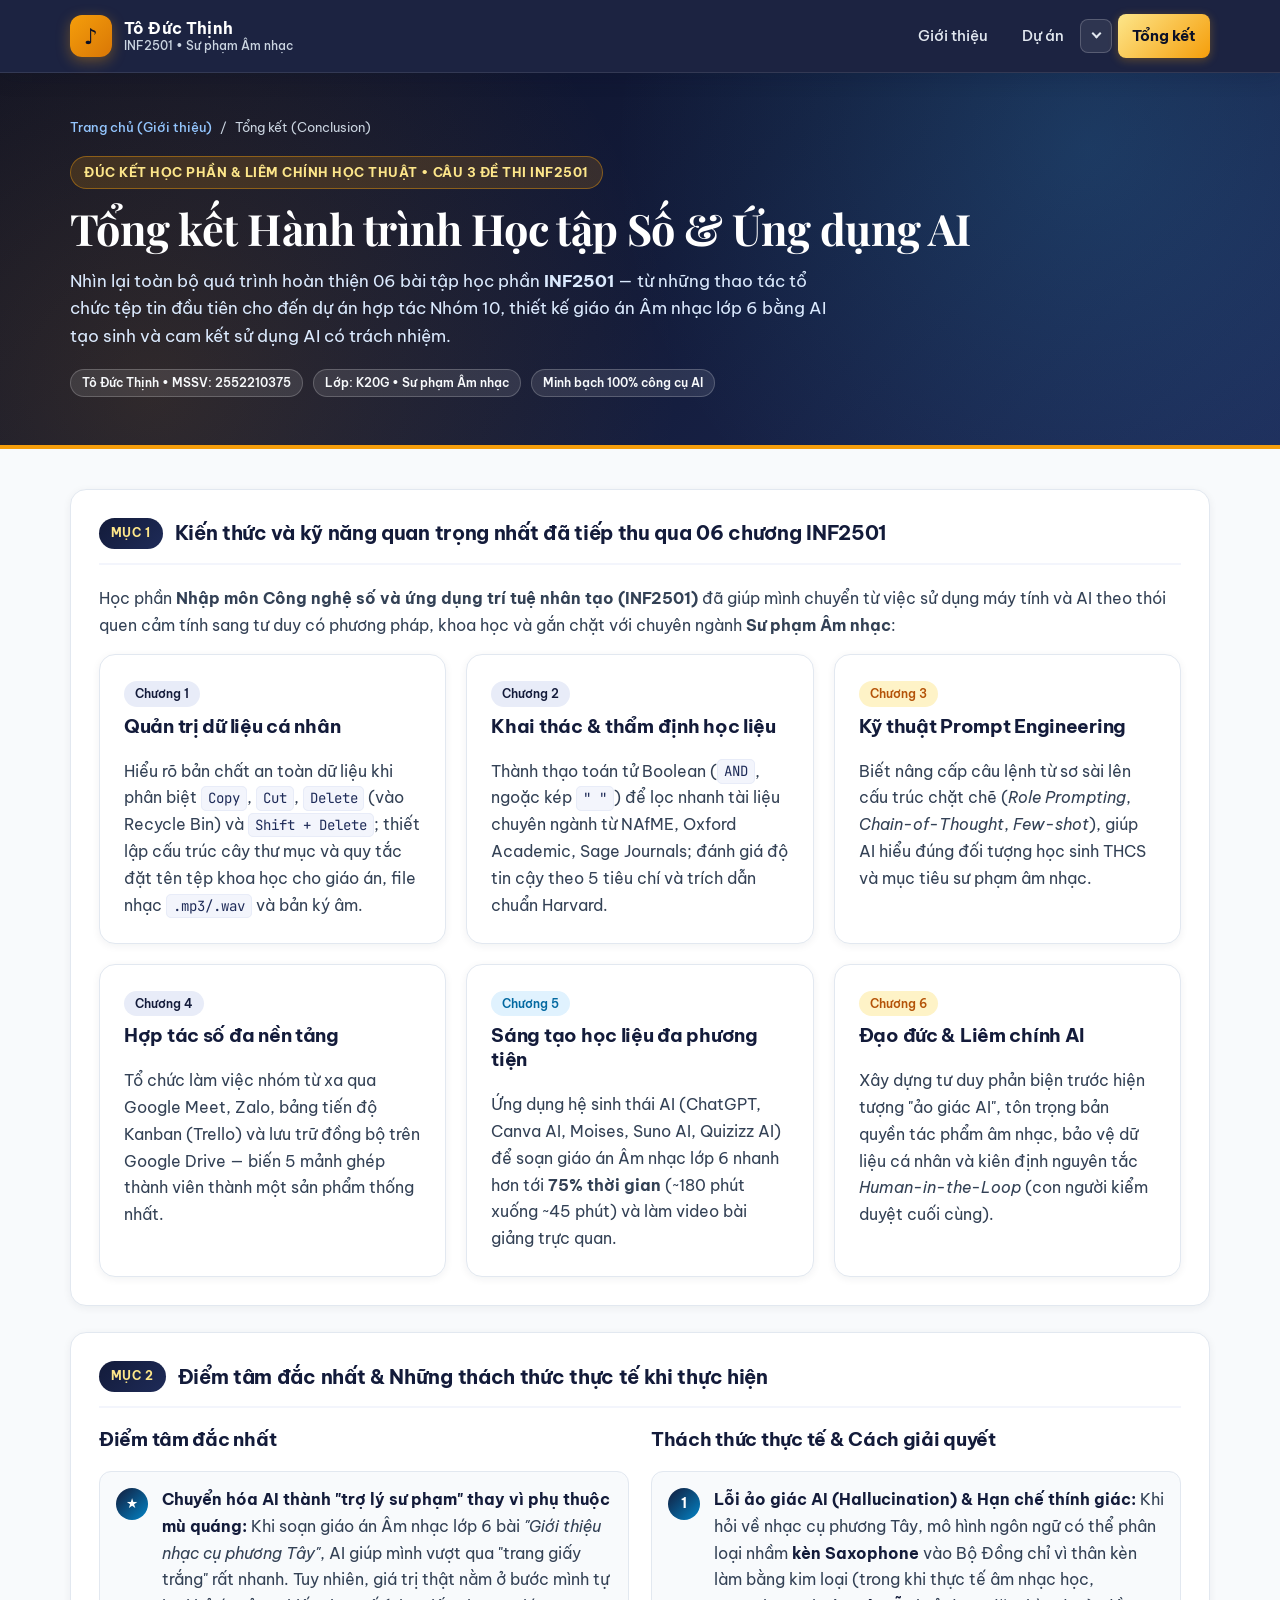
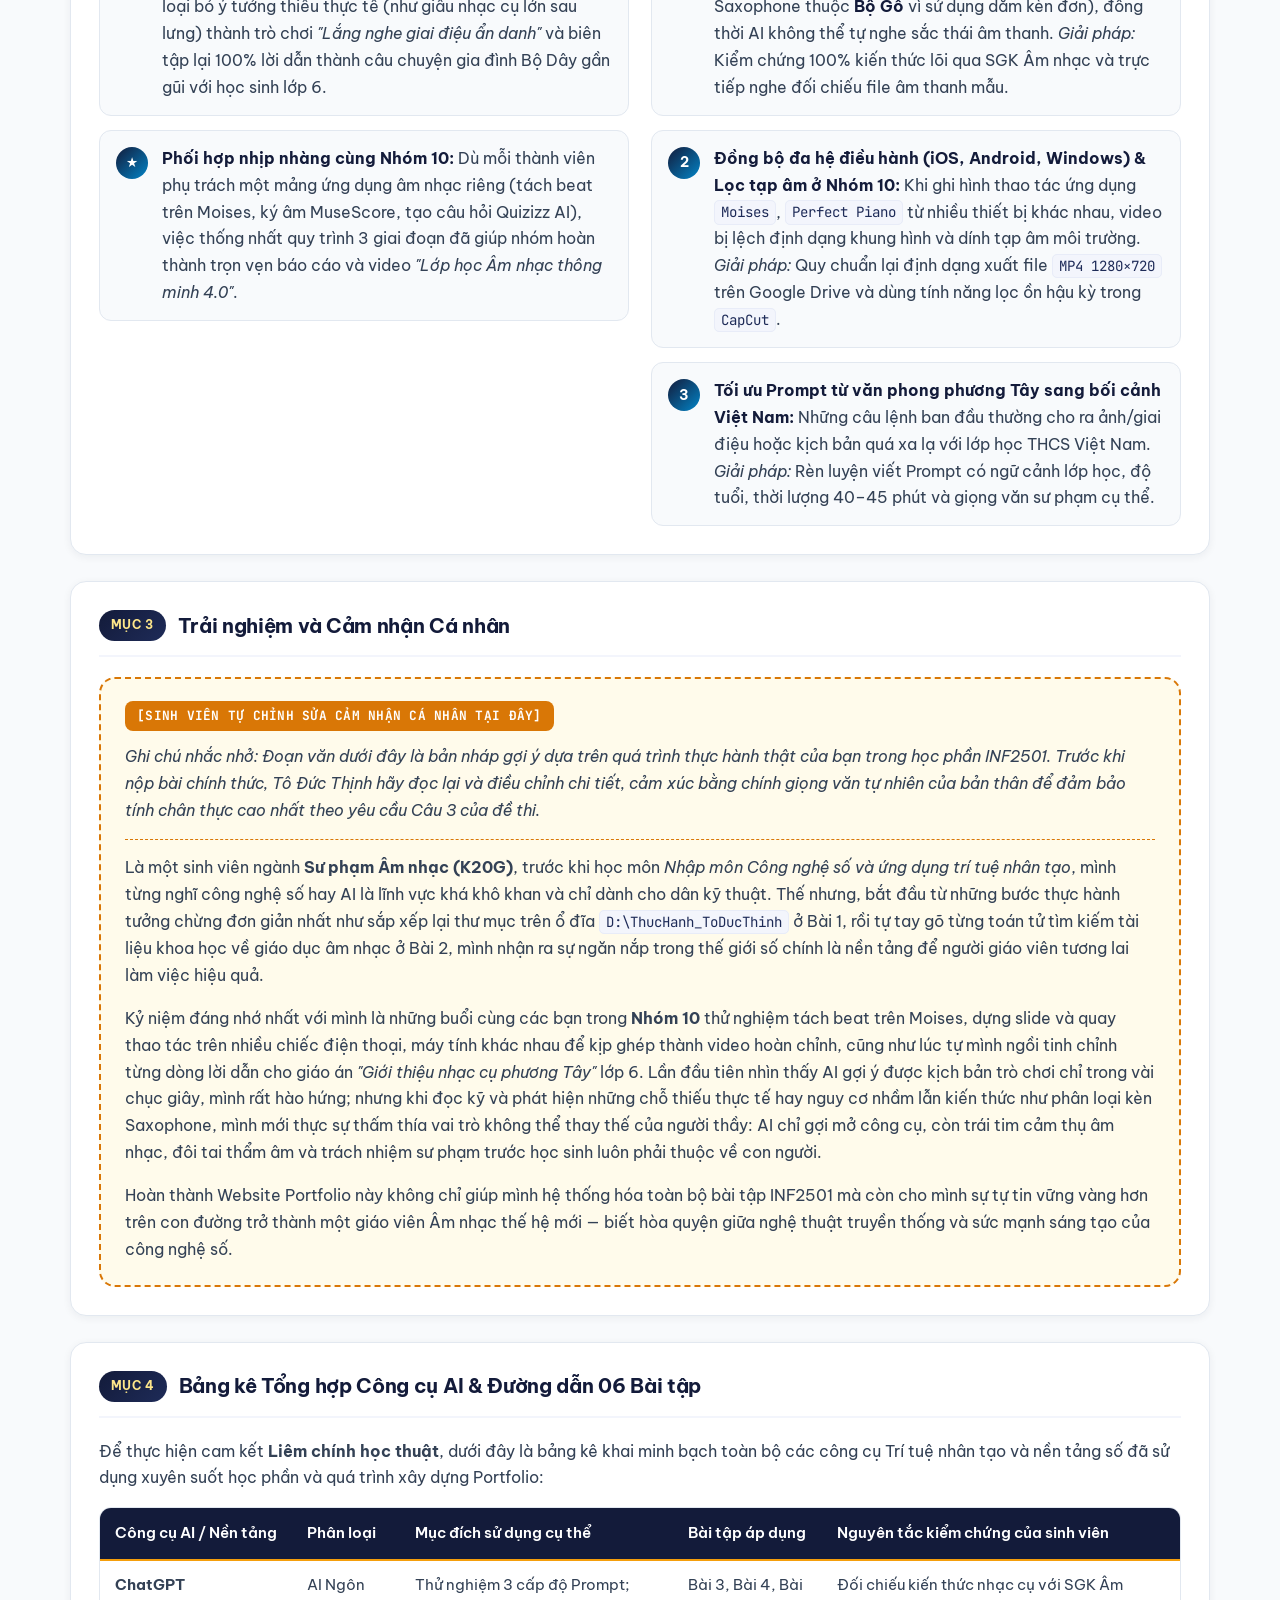
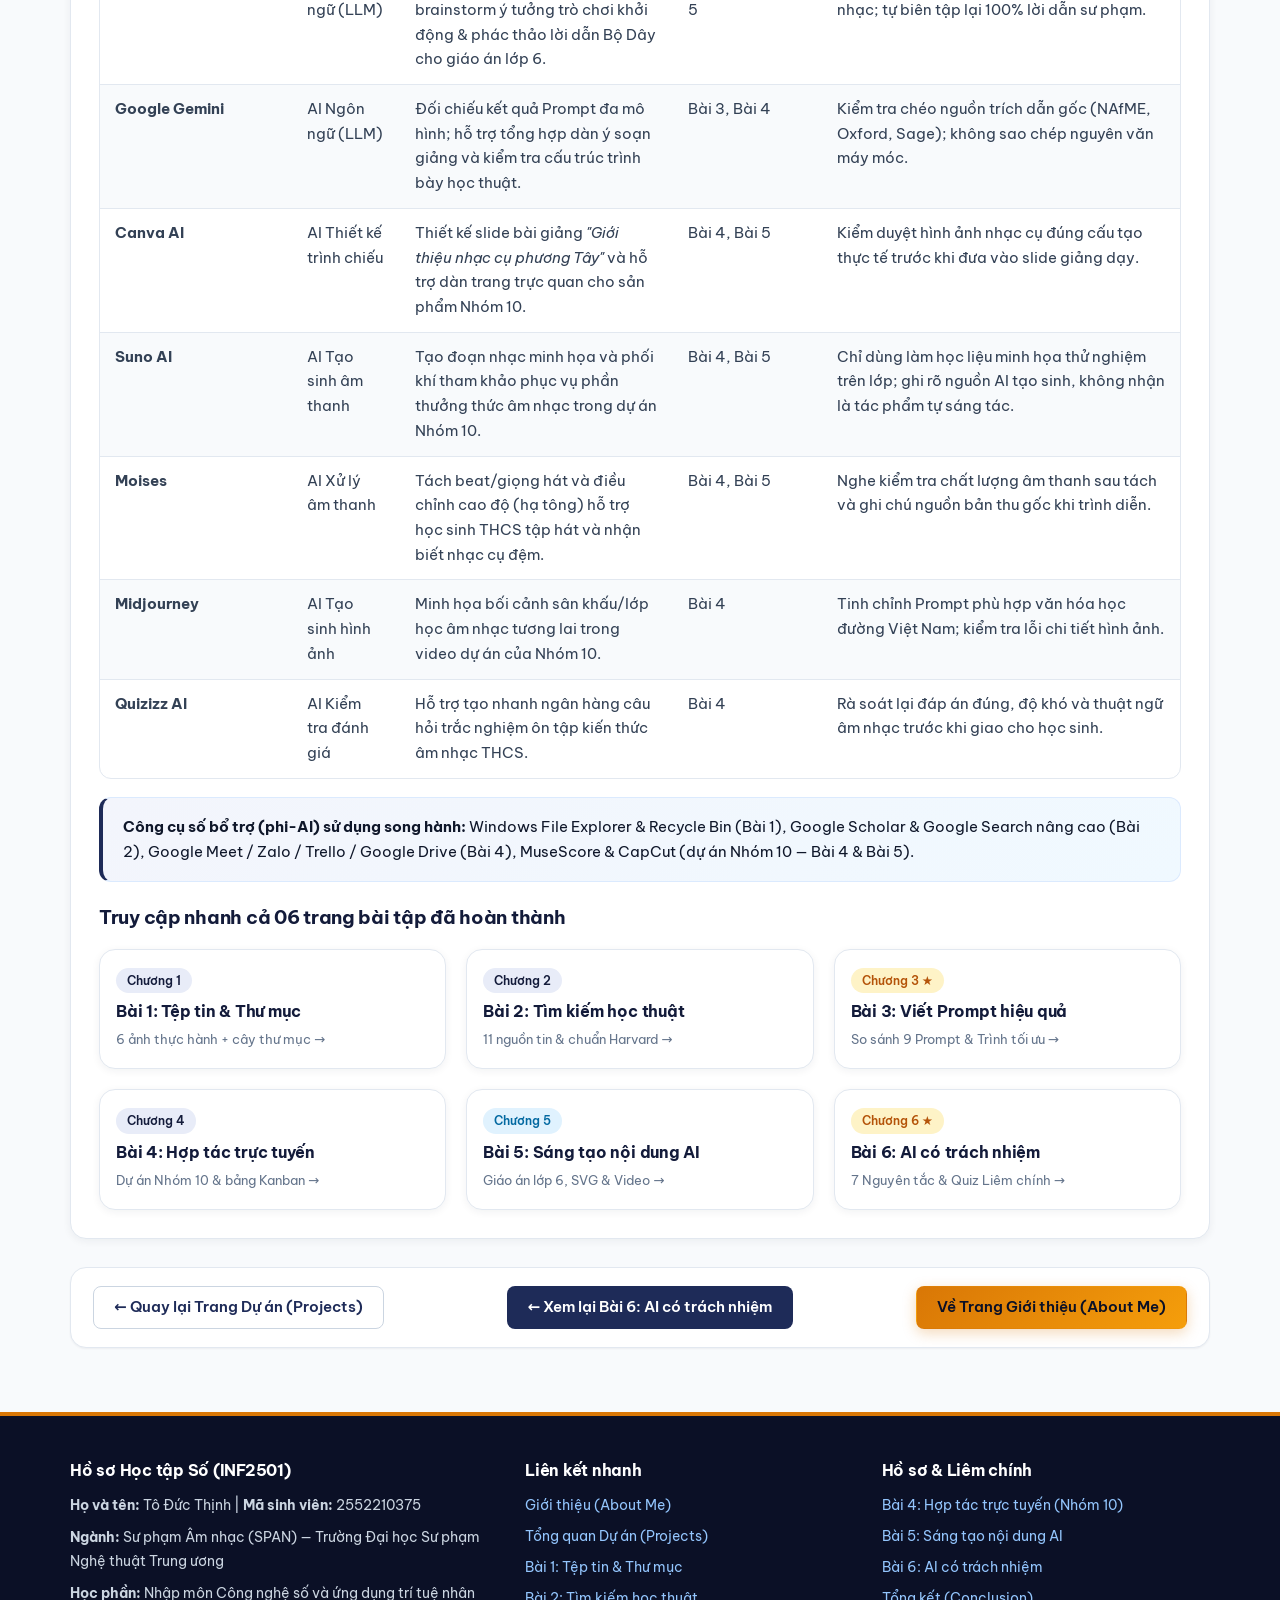
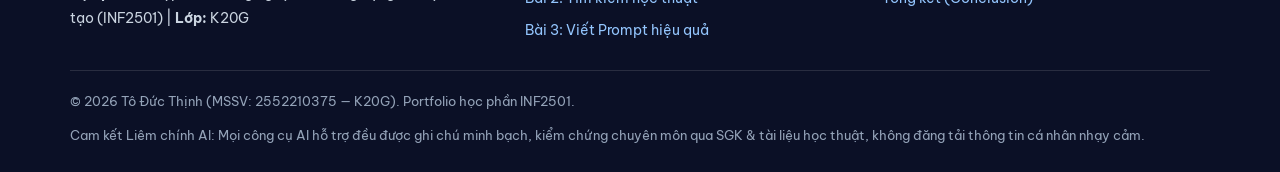
==== conclusion.html @ dff27199 "Publish INF2501 Portfolio with embedded Google Drive video" ====
<!DOCTYPE html>
<html lang="vi">
<head>
  <meta charset="UTF-8">
  <meta name="viewport" content="width=device-width, initial-scale=1.0">
  <title>Tổng kết (Conclusion) — Tô Đức Thịnh | INF2501 Portfolio</title>
  <meta name="description" content="Trang Tổng kết học phần INF2501 của Tô Đức Thịnh (K20G, Sư phạm Âm nhạc): kiến thức cốt lõi 6 chương, thách thức thực tế Nhóm 10 & lỗi ảo giác AI, cảm nhận cá nhân và bảng kê công cụ AI.">
  <link rel="preconnect" href="https://fonts.googleapis.com">
  <link rel="preconnect" href="https://fonts.gstatic.com" crossorigin>
  <link href="https://fonts.googleapis.com/css2?family=Be+Vietnam+Pro:wght@400;500;600;700;800&family=JetBrains+Mono:wght@400;600&family=Playfair+Display:wght@600;700&display=swap" rel="stylesheet">
  <link rel="stylesheet" href="css/style.css">
</head>
<body>
  <header class="site-header">
    <div class="container header-inner">
      <a href="index.html" class="brand">
        <span class="brand-mark">♪</span>
        <span class="brand-text"><strong>Tô Đức Thịnh</strong><small>INF2501 • Sư phạm Âm nhạc</small></span>
      </a>
      <button type="button" class="nav-toggle" id="navToggle" aria-expanded="false" aria-controls="siteNav" aria-label="Mở menu điều hướng">☰</button>
      <nav class="site-nav" id="siteNav" aria-label="Điều hướng chính">
        <ul class="nav-list">
          <li class="nav-item"><a href="index.html" class="nav-link">Giới thiệu</a></li>
          <li class="nav-item nav-dropdown">
            <a href="projects.html" class="nav-link">Dự án</a>
            <button type="button" class="dropdown-toggle" aria-expanded="false" aria-label="Mở danh mục 6 bài tập">▾</button>
            <ul class="dropdown-menu">
              <li><a href="bai1.html">Bài 1: Tệp tin &amp; Thư mục <span class="badge badge-navy">C1</span></a></li>
              <li><a href="bai2.html">Bài 2: Tìm kiếm học thuật <span class="badge badge-navy">C2</span></a></li>
              <li><a href="bai3.html">Bài 3: Viết Prompt hiệu quả <span class="badge badge-gold">C3 ★</span></a></li>
              <li><a href="bai4.html">Bài 4: Hợp tác trực tuyến <span class="badge badge-navy">C4</span></a></li>
              <li><a href="bai5.html">Bài 5: Sáng tạo nội dung AI <span class="badge badge-teal">C5</span></a></li>
              <li><a href="bai6.html">Bài 6: AI có trách nhiệm <span class="badge badge-gold">C6 ★</span></a></li>
            </ul>
          </li>
          <li class="nav-item"><a href="conclusion.html" class="nav-link active">Tổng kết</a></li>
        </ul>
      </nav>
    </div>
  </header>

  <main class="site-main">
    <section class="page-hero">
      <div class="container">
        <nav class="breadcrumb" aria-label="Breadcrumb">
          <a href="index.html">Trang chủ (Giới thiệu)</a>
          <span>/</span>
          <span>Tổng kết (Conclusion)</span>
        </nav>
        <span class="hero-eyebrow">Đúc kết Học phần &amp; Liêm chính Học thuật • Câu 3 Đề thi INF2501</span>
        <h1 class="hero-title">Tổng kết Hành trình Học tập Số &amp; Ứng dụng AI</h1>
        <p class="hero-subtitle">
          Nhìn lại toàn bộ quá trình hoàn thiện 06 bài tập học phần <strong>INF2501</strong> — từ những thao tác tổ chức tệp tin đầu tiên cho đến dự án hợp tác Nhóm 10, thiết kế giáo án Âm nhạc lớp 6 bằng AI tạo sinh và cam kết sử dụng AI có trách nhiệm.
        </p>
        <div class="hero-meta-row">
          <span class="badge">Tô Đức Thịnh • MSSV: 2552210375</span>
          <span class="badge">Lớp: K20G • Sư phạm Âm nhạc</span>
          <span class="badge">Minh bạch 100% công cụ AI</span>
        </div>
      </div>
    </section>

    <!-- Mục 1: Kiến thức và kỹ năng quan trọng nhất -->
    <section class="section-block">
      <div class="container">
        <article class="part-card">
          <div class="part-header">
            <span class="part-badge">Mục 1</span>
            <h2 class="part-title">Kiến thức và kỹ năng quan trọng nhất đã tiếp thu qua 06 chương INF2501</h2>
          </div>

          <p>
            Học phần <strong>Nhập môn Công nghệ số và ứng dụng trí tuệ nhân tạo (INF2501)</strong> đã giúp mình chuyển từ việc sử dụng máy tính và AI theo thói quen cảm tính sang tư duy có phương pháp, khoa học và gắn chặt với chuyên ngành <strong>Sư phạm Âm nhạc</strong>:
          </p>

          <div class="card-grid-3" style="margin-top: 16px;">
            <div class="card">
              <span class="badge badge-navy" style="margin-bottom: 8px;">Chương 1</span>
              <h3>Quản trị dữ liệu cá nhân</h3>
              <p style="margin-bottom: 0;">Hiểu rõ bản chất an toàn dữ liệu khi phân biệt <code>Copy</code>, <code>Cut</code>, <code>Delete</code> (vào Recycle Bin) và <code>Shift + Delete</code>; thiết lập cấu trúc cây thư mục và quy tắc đặt tên tệp khoa học cho giáo án, file nhạc <code>.mp3/.wav</code> và bản ký âm.</p>
            </div>

            <div class="card">
              <span class="badge badge-navy" style="margin-bottom: 8px;">Chương 2</span>
              <h3>Khai thác &amp; thẩm định học liệu</h3>
              <p style="margin-bottom: 0;">Thành thạo toán tử Boolean (<code>AND</code>, ngoặc kép <code>" "</code>) để lọc nhanh tài liệu chuyên ngành từ NAfME, Oxford Academic, Sage Journals; đánh giá độ tin cậy theo 5 tiêu chí và trích dẫn chuẩn Harvard.</p>
            </div>

            <div class="card">
              <span class="badge badge-gold" style="margin-bottom: 8px;">Chương 3</span>
              <h3>Kỹ thuật Prompt Engineering</h3>
              <p style="margin-bottom: 0;">Biết nâng cấp câu lệnh từ sơ sài lên cấu trúc chặt chẽ (<em>Role Prompting</em>, <em>Chain-of-Thought</em>, <em>Few-shot</em>), giúp AI hiểu đúng đối tượng học sinh THCS và mục tiêu sư phạm âm nhạc.</p>
            </div>

            <div class="card">
              <span class="badge badge-navy" style="margin-bottom: 8px;">Chương 4</span>
              <h3>Hợp tác số đa nền tảng</h3>
              <p style="margin-bottom: 0;">Tổ chức làm việc nhóm từ xa qua Google Meet, Zalo, bảng tiến độ Kanban (Trello) và lưu trữ đồng bộ trên Google Drive — biến 5 mảnh ghép thành viên thành một sản phẩm thống nhất.</p>
            </div>

            <div class="card">
              <span class="badge badge-teal" style="margin-bottom: 8px;">Chương 5</span>
              <h3>Sáng tạo học liệu đa phương tiện</h3>
              <p style="margin-bottom: 0;">Ứng dụng hệ sinh thái AI (ChatGPT, Canva AI, Moises, Suno AI, Quizizz AI) để soạn giáo án Âm nhạc lớp 6 nhanh hơn tới <strong>75% thời gian</strong> (~180 phút xuống ~45 phút) và làm video bài giảng trực quan.</p>
            </div>

            <div class="card">
              <span class="badge badge-gold" style="margin-bottom: 8px;">Chương 6</span>
              <h3>Đạo đức &amp; Liêm chính AI</h3>
              <p style="margin-bottom: 0;">Xây dựng tư duy phản biện trước hiện tượng "ảo giác AI", tôn trọng bản quyền tác phẩm âm nhạc, bảo vệ dữ liệu cá nhân và kiên định nguyên tắc <em>Human-in-the-Loop</em> (con người kiểm duyệt cuối cùng).</p>
            </div>
          </div>
        </article>

        <!-- Mục 2: Điểm tâm đắc nhất và Thách thức thực tế -->
        <article class="part-card">
          <div class="part-header">
            <span class="part-badge">Mục 2</span>
            <h2 class="part-title">Điểm tâm đắc nhất &amp; Những thách thức thực tế khi thực hiện</h2>
          </div>

          <div class="card-grid-2">
            <div>
              <h3>Điểm tâm đắc nhất</h3>
              <ul class="step-list">
                <li class="step-item">
                  <span class="step-num">★</span>
                  <div class="step-content">
                    <strong>Chuyển hóa AI thành "trợ lý sư phạm" thay vì phụ thuộc mù quáng:</strong> Khi soạn giáo án Âm nhạc lớp 6 bài <em>"Giới thiệu nhạc cụ phương Tây"</em>, AI giúp mình vượt qua "trang giấy trắng" rất nhanh. Tuy nhiên, giá trị thật nằm ở bước mình tự loại bỏ ý tưởng thiếu thực tế (như giấu nhạc cụ lớn sau lưng) thành trò chơi <em>"Lắng nghe giai điệu ẩn danh"</em> và biên tập lại 100% lời dẫn thành câu chuyện gia đình Bộ Dây gần gũi với học sinh lớp 6.
                  </div>
                </li>
                <li class="step-item">
                  <span class="step-num">★</span>
                  <div class="step-content">
                    <strong>Phối hợp nhịp nhàng cùng Nhóm 10:</strong> Dù mỗi thành viên phụ trách một mảng ứng dụng âm nhạc riêng (tách beat trên Moises, ký âm MuseScore, tạo câu hỏi Quizizz AI), việc thống nhất quy trình 3 giai đoạn đã giúp nhóm hoàn thành trọn vẹn báo cáo và video <em>"Lớp học Âm nhạc thông minh 4.0"</em>.
                  </div>
                </li>
              </ul>
            </div>

            <div>
              <h3>Thách thức thực tế &amp; Cách giải quyết</h3>
              <ul class="step-list">
                <li class="step-item">
                  <span class="step-num">1</span>
                  <div class="step-content">
                    <strong>Lỗi ảo giác AI (Hallucination) &amp; Hạn chế thính giác:</strong> Khi hỏi về nhạc cụ phương Tây, mô hình ngôn ngữ có thể phân loại nhầm <strong>kèn Saxophone</strong> vào Bộ Đồng chỉ vì thân kèn làm bằng kim loại (trong khi thực tế âm nhạc học, Saxophone thuộc <strong>Bộ Gỗ</strong> vì sử dụng dăm kèn đơn), đồng thời AI không thể tự nghe sắc thái âm thanh. <em>Giải pháp:</em> Kiểm chứng 100% kiến thức lõi qua SGK Âm nhạc và trực tiếp nghe đối chiếu file âm thanh mẫu.
                  </div>
                </li>
                <li class="step-item">
                  <span class="step-num">2</span>
                  <div class="step-content">
                    <strong>Đồng bộ đa hệ điều hành (iOS, Android, Windows) &amp; Lọc tạp âm ở Nhóm 10:</strong> Khi ghi hình thao tác ứng dụng <code>Moises</code>, <code>Perfect Piano</code> từ nhiều thiết bị khác nhau, video bị lệch định dạng khung hình và dính tạp âm môi trường. <em>Giải pháp:</em> Quy chuẩn lại định dạng xuất file <code>MP4 1280×720</code> trên Google Drive và dùng tính năng lọc ồn hậu kỳ trong <code>CapCut</code>.
                  </div>
                </li>
                <li class="step-item">
                  <span class="step-num">3</span>
                  <div class="step-content">
                    <strong>Tối ưu Prompt từ văn phong phương Tây sang bối cảnh Việt Nam:</strong> Những câu lệnh ban đầu thường cho ra ảnh/giai điệu hoặc kịch bản quá xa lạ với lớp học THCS Việt Nam. <em>Giải pháp:</em> Rèn luyện viết Prompt có ngữ cảnh lớp học, độ tuổi, thời lượng 40–45 phút và giọng văn sư phạm cụ thể.
                  </div>
                </li>
              </ul>
            </div>
          </div>
        </article>

        <!-- Mục 3: Khung trải nghiệm và cảm nhận cá nhân (Có nhãn tự chỉnh sửa) -->
        <article class="part-card">
          <div class="part-header">
            <span class="part-badge">Mục 3</span>
            <h2 class="part-title">Trải nghiệm và Cảm nhận Cá nhân</h2>
          </div>

          <div class="editable-notice">
            <span class="editable-tag">[SINH VIÊN TỰ CHỈNH SỬA CẢM NHẬN CÁ NHÂN TẠI ĐÂY]</span>
            <p>
              <em>Ghi chú nhắc nhở: Đoạn văn dưới đây là bản nháp gợi ý dựa trên quá trình thực hành thật của bạn trong học phần INF2501. Trước khi nộp bài chính thức, Tô Đức Thịnh hãy đọc lại và điều chỉnh chi tiết, cảm xúc bằng chính giọng văn tự nhiên của bản thân để đảm bảo tính chân thực cao nhất theo yêu cầu Câu 3 của đề thi.</em>
            </p>
            <hr style="border: none; border-top: 1px dashed #d97706; margin: 14px 0;">
            <p>
              Là một sinh viên ngành <strong>Sư phạm Âm nhạc (K20G)</strong>, trước khi học môn <em>Nhập môn Công nghệ số và ứng dụng trí tuệ nhân tạo</em>, mình từng nghĩ công nghệ số hay AI là lĩnh vực khá khô khan và chỉ dành cho dân kỹ thuật. Thế nhưng, bắt đầu từ những bước thực hành tưởng chừng đơn giản nhất như sắp xếp lại thư mục trên ổ đĩa <code>D:\ThucHanh_ToDucThinh</code> ở Bài 1, rồi tự tay gõ từng toán tử tìm kiếm tài liệu khoa học về giáo dục âm nhạc ở Bài 2, mình nhận ra sự ngăn nắp trong thế giới số chính là nền tảng để người giáo viên tương lai làm việc hiệu quả.
            </p>
            <p>
              Kỷ niệm đáng nhớ nhất với mình là những buổi cùng các bạn trong <strong>Nhóm 10</strong> thử nghiệm tách beat trên Moises, dựng slide và quay thao tác trên nhiều chiếc điện thoại, máy tính khác nhau để kịp ghép thành video hoàn chỉnh, cũng như lúc tự mình ngồi tinh chỉnh từng dòng lời dẫn cho giáo án <em>"Giới thiệu nhạc cụ phương Tây"</em> lớp 6. Lần đầu tiên nhìn thấy AI gợi ý được kịch bản trò chơi chỉ trong vài chục giây, mình rất hào hứng; nhưng khi đọc kỹ và phát hiện những chỗ thiếu thực tế hay nguy cơ nhầm lẫn kiến thức như phân loại kèn Saxophone, mình mới thực sự thấm thía vai trò không thể thay thế của người thầy: AI chỉ gợi mở công cụ, còn trái tim cảm thụ âm nhạc, đôi tai thẩm âm và trách nhiệm sư phạm trước học sinh luôn phải thuộc về con người.
            </p>
            <p style="margin-bottom: 0;">
              Hoàn thành Website Portfolio này không chỉ giúp mình hệ thống hóa toàn bộ bài tập INF2501 mà còn cho mình sự tự tin vững vàng hơn trên con đường trở thành một giáo viên Âm nhạc thế hệ mới — biết hòa quyện giữa nghệ thuật truyền thống và sức mạnh sáng tạo của công nghệ số.
            </p>
          </div>
        </article>

        <!-- Mục 4: Bảng kê tổng hợp công cụ AI & Liên kết nhanh 06 bài tập -->
        <article class="part-card">
          <div class="part-header">
            <span class="part-badge">Mục 4</span>
            <h2 class="part-title">Bảng kê Tổng hợp Công cụ AI &amp; Đường dẫn 06 Bài tập</h2>
          </div>

          <p>
            Để thực hiện cam kết <strong>Liêm chính học thuật</strong>, dưới đây là bảng kê khai minh bạch toàn bộ các công cụ Trí tuệ nhân tạo và nền tảng số đã sử dụng xuyên suốt học phần và quá trình xây dựng Portfolio:
          </p>

          <div class="table-responsive">
            <table class="data-table">
              <thead>
                <tr>
                  <th>Công cụ AI / Nền tảng</th>
                  <th>Phân loại</th>
                  <th>Mục đích sử dụng cụ thể</th>
                  <th>Bài tập áp dụng</th>
                  <th>Nguyên tắc kiểm chứng của sinh viên</th>
                </tr>
              </thead>
              <tbody>
                <tr>
                  <td><strong>ChatGPT</strong></td>
                  <td>AI Ngôn ngữ (LLM)</td>
                  <td>Thử nghiệm 3 cấp độ Prompt; brainstorm ý tưởng trò chơi khởi động &amp; phác thảo lời dẫn Bộ Dây cho giáo án lớp 6.</td>
                  <td>Bài 3, Bài 4, Bài 5</td>
                  <td>Đối chiếu kiến thức nhạc cụ với SGK Âm nhạc; tự biên tập lại 100% lời dẫn sư phạm.</td>
                </tr>
                <tr>
                  <td><strong>Google Gemini</strong></td>
                  <td>AI Ngôn ngữ (LLM)</td>
                  <td>Đối chiếu kết quả Prompt đa mô hình; hỗ trợ tổng hợp dàn ý soạn giảng và kiểm tra cấu trúc trình bày học thuật.</td>
                  <td>Bài 3, Bài 4</td>
                  <td>Kiểm tra chéo nguồn trích dẫn gốc (NAfME, Oxford, Sage); không sao chép nguyên văn máy móc.</td>
                </tr>
                <tr>
                  <td><strong>Canva AI</strong></td>
                  <td>AI Thiết kế trình chiếu</td>
                  <td>Thiết kế slide bài giảng <em>"Giới thiệu nhạc cụ phương Tây"</em> và hỗ trợ dàn trang trực quan cho sản phẩm Nhóm 10.</td>
                  <td>Bài 4, Bài 5</td>
                  <td>Kiểm duyệt hình ảnh nhạc cụ đúng cấu tạo thực tế trước khi đưa vào slide giảng dạy.</td>
                </tr>
                <tr>
                  <td><strong>Suno AI</strong></td>
                  <td>AI Tạo sinh âm thanh</td>
                  <td>Tạo đoạn nhạc minh họa và phối khí tham khảo phục vụ phần thưởng thức âm nhạc trong dự án Nhóm 10.</td>
                  <td>Bài 4, Bài 5</td>
                  <td>Chỉ dùng làm học liệu minh họa thử nghiệm trên lớp; ghi rõ nguồn AI tạo sinh, không nhận là tác phẩm tự sáng tác.</td>
                </tr>
                <tr>
                  <td><strong>Moises</strong></td>
                  <td>AI Xử lý âm thanh</td>
                  <td>Tách beat/giọng hát và điều chỉnh cao độ (hạ tông) hỗ trợ học sinh THCS tập hát và nhận biết nhạc cụ đệm.</td>
                  <td>Bài 4, Bài 5</td>
                  <td>Nghe kiểm tra chất lượng âm thanh sau tách và ghi chú nguồn bản thu gốc khi trình diễn.</td>
                </tr>
                <tr>
                  <td><strong>Midjourney</strong></td>
                  <td>AI Tạo sinh hình ảnh</td>
                  <td>Minh họa bối cảnh sân khấu/lớp học âm nhạc tương lai trong video dự án của Nhóm 10.</td>
                  <td>Bài 4</td>
                  <td>Tinh chỉnh Prompt phù hợp văn hóa học đường Việt Nam; kiểm tra lỗi chi tiết hình ảnh.</td>
                </tr>
                <tr>
                  <td><strong>Quizizz AI</strong></td>
                  <td>AI Kiểm tra đánh giá</td>
                  <td>Hỗ trợ tạo nhanh ngân hàng câu hỏi trắc nghiệm ôn tập kiến thức âm nhạc THCS.</td>
                  <td>Bài 4</td>
                  <td>Rà soát lại đáp án đúng, độ khó và thuật ngữ âm nhạc trước khi giao cho học sinh.</td>
                </tr>
              </tbody>
            </table>
          </div>

          <div class="callout callout-ai" style="margin-top: 18px;">
            <strong>Công cụ số bổ trợ (phi-AI) sử dụng song hành:</strong> Windows File Explorer &amp; Recycle Bin (Bài 1), Google Scholar &amp; Google Search nâng cao (Bài 2), Google Meet / Zalo / Trello / Google Drive (Bài 4), MuseScore &amp; CapCut (dự án Nhóm 10 — Bài 4 &amp; Bài 5).
          </div>

          <h3 style="margin-top: 24px;">Truy cập nhanh cả 06 trang bài tập đã hoàn thành</h3>
          <div class="card-grid-3" style="margin-top: 12px;">
            <a href="bai1.html" class="card" style="padding: 16px;">
              <span class="badge badge-navy">Chương 1</span>
              <h4 style="margin: 8px 0 4px;">Bài 1: Tệp tin &amp; Thư mục</h4>
              <small style="color: var(--text-muted);">6 ảnh thực hành + cây thư mục →</small>
            </a>
            <a href="bai2.html" class="card" style="padding: 16px;">
              <span class="badge badge-navy">Chương 2</span>
              <h4 style="margin: 8px 0 4px;">Bài 2: Tìm kiếm học thuật</h4>
              <small style="color: var(--text-muted);">11 nguồn tin &amp; chuẩn Harvard →</small>
            </a>
            <a href="bai3.html" class="card" style="padding: 16px;">
              <span class="badge badge-gold">Chương 3 ★</span>
              <h4 style="margin: 8px 0 4px;">Bài 3: Viết Prompt hiệu quả</h4>
              <small style="color: var(--text-muted);">So sánh 9 Prompt &amp; Trình tối ưu →</small>
            </a>
            <a href="bai4.html" class="card" style="padding: 16px;">
              <span class="badge badge-navy">Chương 4</span>
              <h4 style="margin: 8px 0 4px;">Bài 4: Hợp tác trực tuyến</h4>
              <small style="color: var(--text-muted);">Dự án Nhóm 10 &amp; bảng Kanban →</small>
            </a>
            <a href="bai5.html" class="card" style="padding: 16px;">
              <span class="badge badge-teal">Chương 5</span>
              <h4 style="margin: 8px 0 4px;">Bài 5: Sáng tạo nội dung AI</h4>
              <small style="color: var(--text-muted);">Giáo án lớp 6, SVG &amp; Video →</small>
            </a>
            <a href="bai6.html" class="card" style="padding: 16px;">
              <span class="badge badge-gold">Chương 6 ★</span>
              <h4 style="margin: 8px 0 4px;">Bài 6: AI có trách nhiệm</h4>
              <small style="color: var(--text-muted);">7 Nguyên tắc &amp; Quiz Liêm chính →</small>
            </a>
          </div>
        </article>

        <div class="exercise-pager">
          <a href="projects.html" class="btn btn-outline">← Quay lại Trang Dự án (Projects)</a>
          <a href="bai6.html" class="btn btn-secondary">← Xem lại Bài 6: AI có trách nhiệm</a>
          <a href="index.html" class="btn btn-primary">Về Trang Giới thiệu (About Me)</a>
        </div>
      </div>
    </section>
  </main>

  <footer class="site-footer">
    <div class="container">
      <div class="footer-grid">
        <div>
          <h3>Hồ sơ Học tập Số (INF2501)</h3>
          <p><strong>Họ và tên:</strong> Tô Đức Thịnh | <strong>Mã sinh viên:</strong> 2552210375</p>
          <p><strong>Ngành:</strong> Sư phạm Âm nhạc (SPAN) — Trường Đại học Sư phạm Nghệ thuật Trung ương</p>
          <p><strong>Học phần:</strong> Nhập môn Công nghệ số và ứng dụng trí tuệ nhân tạo (INF2501) | <strong>Lớp:</strong> K20G</p>
        </div>
        <div>
          <h4>Liên kết nhanh</h4>
          <ul class="footer-links">
            <li><a href="index.html">Giới thiệu (About Me)</a></li>
            <li><a href="projects.html">Tổng quan Dự án (Projects)</a></li>
            <li><a href="bai1.html">Bài 1: Tệp tin &amp; Thư mục</a></li>
            <li><a href="bai2.html">Bài 2: Tìm kiếm học thuật</a></li>
            <li><a href="bai3.html">Bài 3: Viết Prompt hiệu quả</a></li>
          </ul>
        </div>
        <div>
          <h4>Hồ sơ &amp; Liêm chính</h4>
          <ul class="footer-links">
            <li><a href="bai4.html">Bài 4: Hợp tác trực tuyến (Nhóm 10)</a></li>
            <li><a href="bai5.html">Bài 5: Sáng tạo nội dung AI</a></li>
            <li><a href="bai6.html">Bài 6: AI có trách nhiệm</a></li>
            <li><a href="conclusion.html">Tổng kết (Conclusion)</a></li>
          </ul>
        </div>
      </div>
      <div class="footer-bottom">
        <span>© 2026 Tô Đức Thịnh (MSSV: 2552210375 — K20G). Portfolio học phần INF2501.</span>
        <span>Cam kết Liêm chính AI: Mọi công cụ AI hỗ trợ đều được ghi chú minh bạch, kiểm chứng chuyên môn qua SGK &amp; tài liệu học thuật, không đăng tải thông tin cá nhân nhạy cảm.</span>
      </div>
    </div>
  </footer>

  <script src="js/main.js"></script>
</body>
</html>
---- css/style.css ----
/* ==========================================================================
   INF2501 Portfolio — Core Design System
   Tô Đức Thịnh | MSSV: 2552210375 | Lớp: K20G | Sư phạm Âm nhạc (SPAN)
   Palette:
     - Academic Navy : #131b3a / #1e2b58
     - Amber Gold    : #d97706 / #f59e0b
     - Tech Blue     : #0284c7 / #38bdf8
     - Light Surface : #f8fafc / #ffffff
     - Ink Text      : #0f172a / #334155
   ========================================================================== */

:root {
  --navy-950: #0b1026;
  --navy-900: #131b3a;
  --navy-800: #1e2b58;
  --navy-700: #2b3c75;
  --navy-100: #e8ecf8;
  --navy-50: #f3f5fc;

  --gold-600: #b45309;
  --gold-500: #d97706;
  --gold-400: #f59e0b;
  --gold-100: #fef3c7;
  --gold-50: #fffbeb;

  --blue-600: #0369a1;
  --blue-500: #0284c7;
  --blue-400: #38bdf8;
  --blue-100: #e0f2fe;
  --blue-50: #f0f9ff;

  --teal-600: #0f766e;
  --teal-100: #ccfbf1;
  --success-600: #15803d;
  --success-100: #dcfce7;
  --warn-600: #b45309;
  --warn-100: #fef3c7;

  --bg-page: #f8fafc;
  --bg-surface: #ffffff;
  --bg-subtle: #f1f5f9;
  --text-primary: #0f172a;
  --text-secondary: #334155;
  --text-muted: #64748b;
  --border-color: #e2e8f0;
  --border-strong: #cbd5e1;

  --font-sans: 'Be Vietnam Pro', system-ui, -apple-system, 'Segoe UI', Roboto, sans-serif;
  --font-display: 'Playfair Display', Georgia, 'Times New Roman', serif;
  --font-mono: 'JetBrains Mono', ui-monospace, SFMono-Regular, Menlo, Consolas, monospace;

  --radius-sm: 8px;
  --radius-md: 12px;
  --radius-lg: 16px;
  --radius-xl: 22px;
  --radius-pill: 9999px;

  --shadow-xs: 0 1px 2px rgba(15, 23, 42, 0.05);
  --shadow-sm: 0 2px 8px rgba(19, 27, 58, 0.06);
  --shadow-md: 0 8px 24px rgba(19, 27, 58, 0.08);
  --shadow-lg: 0 16px 40px rgba(19, 27, 58, 0.14);

  --header-height: 72px;
  --transition: 0.22s cubic-bezier(0.22, 1, 0.36, 1);
}

/* Reset & Base */
*,
*::before,
*::after {
  box-sizing: border-box;
}

html {
  scroll-behavior: smooth;
  -webkit-text-size-adjust: 100%;
}

body {
  margin: 0;
  font-family: var(--font-sans);
  font-size: 16px;
  line-height: 1.68;
  color: var(--text-primary);
  background-color: var(--bg-page);
  overflow-x: clip;
  display: flex;
  flex-direction: column;
  min-height: 100vh;
}

img,
svg,
video,
iframe {
  max-width: 100%;
  display: block;
}

a {
  color: var(--blue-500);
  text-decoration: none;
  transition: color var(--transition);
}

a:hover {
  color: var(--navy-800);
}

h1, h2, h3, h4, h5 {
  margin-top: 0;
  color: var(--navy-900);
  line-height: 1.28;
  letter-spacing: -0.015em;
}

p {
  margin-top: 0;
  color: var(--text-secondary);
}

ul, ol {
  margin-top: 0;
  padding-left: 1.3rem;
  color: var(--text-secondary);
}

code {
  font-family: var(--font-mono);
  font-size: 0.88em;
  background: var(--navy-50);
  color: var(--navy-800);
  padding: 0.15em 0.42em;
  border-radius: 5px;
  border: 1px solid var(--navy-100);
  word-break: break-word;
}

/* Container */
.container {
  width: 100%;
  max-width: 1180px;
  margin-left: auto;
  margin-right: auto;
  padding-left: 20px;
  padding-right: 20px;
}

/* ==========================================================================
   Header & Navigation
   ========================================================================== */
.site-header {
  position: sticky;
  top: 0;
  z-index: 900;
  background: rgba(19, 27, 58, 0.96);
  backdrop-filter: blur(12px);
  -webkit-backdrop-filter: blur(12px);
  border-bottom: 1px solid rgba(255, 255, 255, 0.1);
  box-shadow: 0 4px 20px rgba(11, 16, 38, 0.16);
}

.header-inner {
  display: flex;
  align-items: center;
  justify-content: space-between;
  gap: 16px;
  min-height: var(--header-height);
}

.brand {
  display: inline-flex;
  align-items: center;
  gap: 12px;
  color: #ffffff;
  text-decoration: none;
  flex-shrink: 0;
}

.brand:hover {
  color: #ffffff;
}

.brand-mark {
  width: 42px;
  height: 42px;
  border-radius: 12px;
  display: inline-flex;
  align-items: center;
  justify-content: center;
  background: linear-gradient(135deg, var(--gold-400), var(--gold-500));
  color: var(--navy-950);
  font-size: 1.35rem;
  font-weight: 800;
  box-shadow: 0 4px 14px rgba(245, 158, 11, 0.35);
  flex-shrink: 0;
}

.brand-text {
  display: flex;
  flex-direction: column;
  line-height: 1.2;
}

.brand-text strong {
  font-size: 1.02rem;
  font-weight: 700;
  color: #ffffff;
  letter-spacing: 0.01em;
}

.brand-text small {
  font-size: 0.74rem;
  color: #cbd5e1;
  font-weight: 500;
}

.nav-toggle {
  display: none;
  align-items: center;
  justify-content: center;
  width: 42px;
  height: 42px;
  border-radius: var(--radius-sm);
  border: 1px solid rgba(255, 255, 255, 0.22);
  background: rgba(255, 255, 255, 0.08);
  color: #ffffff;
  font-size: 1.35rem;
  cursor: pointer;
  transition: background var(--transition), border-color var(--transition);
}

.nav-toggle:hover,
.nav-toggle:focus-visible {
  background: rgba(255, 255, 255, 0.16);
  border-color: var(--gold-400);
  outline: none;
}

.site-nav {
  display: flex;
  align-items: center;
}

.nav-list {
  display: flex;
  align-items: center;
  gap: 6px;
  list-style: none;
  margin: 0;
  padding: 0;
}

.nav-item {
  position: relative;
  display: flex;
  align-items: center;
}

.nav-link {
  display: inline-flex;
  align-items: center;
  gap: 6px;
  padding: 9px 14px;
  border-radius: var(--radius-sm);
  color: #e2e8f0;
  font-size: 0.94rem;
  font-weight: 500;
  transition: background var(--transition), color var(--transition);
  white-space: nowrap;
}

.nav-link:hover {
  color: #ffffff;
  background: rgba(255, 255, 255, 0.1);
}

.nav-link.active {
  color: var(--navy-950);
  background: linear-gradient(135deg, #fde68a, var(--gold-400));
  font-weight: 700;
  box-shadow: 0 2px 10px rgba(245, 158, 11, 0.3);
}

/* Dropdown */
.nav-dropdown {
  display: flex;
  align-items: center;
  gap: 2px;
}

.dropdown-toggle {
  position: relative;
  display: inline-flex;
  align-items: center;
  justify-content: center;
  width: 32px;
  height: 34px;
  border: 1px solid rgba(255, 255, 255, 0.2);
  border-radius: var(--radius-sm);
  background: rgba(255, 255, 255, 0.08);
  color: #e2e8f0;
  font-size: 0;
  line-height: 0;
  cursor: pointer;
  transition: background var(--transition), color var(--transition), border-color var(--transition);
}

.dropdown-toggle::after {
  content: "";
  width: 7px;
  height: 7px;
  border-right: 2px solid currentColor;
  border-bottom: 2px solid currentColor;
  transform: translateY(-2px) rotate(45deg);
  transition: transform var(--transition);
}

.dropdown-toggle:hover,
.dropdown-toggle:focus-visible {
  background: rgba(255, 255, 255, 0.18);
  color: #ffffff;
  outline: none;
}

.nav-dropdown.open .dropdown-toggle {
  background: var(--gold-400);
  color: var(--navy-950);
  border-color: var(--gold-400);
}

.nav-dropdown.open .dropdown-toggle::after {
  transform: translateY(2px) rotate(-135deg);
}

.dropdown-menu {
  position: absolute;
  top: calc(100% + 10px);
  left: 0;
  min-width: 320px;
  list-style: none;
  margin: 0;
  padding: 8px;
  background: var(--bg-surface);
  border: 1px solid var(--border-color);
  border-radius: var(--radius-md);
  box-shadow: var(--shadow-lg);
  opacity: 0;
  visibility: hidden;
  transform: translateY(-6px);
  transition: opacity var(--transition), transform var(--transition), visibility var(--transition);
  z-index: 950;
}

/* Invisible hover bridge so moving from link to dropdown doesn't close it */
.dropdown-menu::before {
  content: "";
  position: absolute;
  top: -12px;
  left: 0;
  right: 0;
  height: 12px;
}

@media (hover: hover) and (min-width: 861px) {
  .nav-dropdown:hover .dropdown-menu,
  .nav-dropdown:focus-within .dropdown-menu {
    opacity: 1;
    visibility: visible;
    transform: translateY(0);
  }
}

.nav-dropdown.open .dropdown-menu {
  opacity: 1;
  visibility: visible;
  transform: translateY(0);
}

.dropdown-menu li {
  margin: 0;
}

.dropdown-menu a {
  display: flex;
  align-items: center;
  justify-content: space-between;
  gap: 10px;
  padding: 9px 12px;
  border-radius: var(--radius-sm);
  color: var(--text-primary);
  font-size: 0.88rem;
  font-weight: 500;
  white-space: nowrap;
  transition: background var(--transition), color var(--transition);
}

.dropdown-menu a:hover {
  background: var(--navy-50);
  color: var(--navy-800);
}

.dropdown-menu a.active {
  background: var(--gold-50);
  color: var(--gold-600);
  font-weight: 700;
  border-left: 3px solid var(--gold-500);
}

/* ==========================================================================
   Main & Hero
   ========================================================================== */
.site-main {
  flex: 1 0 auto;
  padding-bottom: 64px;
}

.page-hero {
  position: relative;
  background: linear-gradient(135deg, var(--navy-950) 0%, var(--navy-900) 52%, var(--navy-800) 100%);
  color: #ffffff;
  padding: 44px 0 48px;
  overflow: hidden;
  border-bottom: 4px solid var(--gold-400);
}

.page-hero::before {
  content: "";
  position: absolute;
  inset: 0;
  background:
    radial-gradient(circle at 85% 20%, rgba(56, 189, 248, 0.16), transparent 42%),
    radial-gradient(circle at 12% 85%, rgba(245, 158, 11, 0.14), transparent 45%);
  pointer-events: none;
}

.page-hero .container {
  position: relative;
  z-index: 1;
}

.breadcrumb {
  display: flex;
  flex-wrap: wrap;
  align-items: center;
  gap: 8px;
  font-size: 0.84rem;
  color: #cbd5e1;
  margin-bottom: 16px;
}

.breadcrumb a {
  color: #93c5fd;
  font-weight: 500;
}

.breadcrumb a:hover {
  color: #ffffff;
  text-decoration: underline;
}

.hero-eyebrow {
  display: inline-flex;
  align-items: center;
  gap: 8px;
  padding: 5px 13px;
  border-radius: var(--radius-pill);
  background: rgba(245, 158, 11, 0.16);
  border: 1px solid rgba(245, 158, 11, 0.42);
  color: #fde68a;
  font-size: 0.8rem;
  font-weight: 700;
  letter-spacing: 0.04em;
  text-transform: uppercase;
  margin-bottom: 14px;
}

.hero-title {
  font-family: var(--font-display);
  font-size: clamp(1.75rem, 3.4vw, 2.7rem);
  font-weight: 700;
  color: #ffffff;
  margin-bottom: 12px;
  line-height: 1.2;
}

.hero-subtitle {
  font-size: 1.04rem;
  color: #dbeafe;
  max-width: 780px;
  margin-bottom: 20px;
  line-height: 1.65;
}

.hero-meta-row {
  display: flex;
  flex-wrap: wrap;
  align-items: center;
  gap: 10px;
}

.hero-meta-row .badge {
  background: rgba(255, 255, 255, 0.1);
  color: #f8fafc;
  border: 1px solid rgba(255, 255, 255, 0.2);
}

/* ==========================================================================
   Sections & Cards
   ========================================================================== */
.section-block {
  padding: 40px 0 0;
}

.section-header {
  margin-bottom: 24px;
}

.section-title {
  font-family: var(--font-display);
  font-size: clamp(1.38rem, 2.3vw, 1.85rem);
  color: var(--navy-900);
  margin-bottom: 6px;
  display: flex;
  align-items: center;
  gap: 10px;
}

.section-desc {
  color: var(--text-muted);
  font-size: 0.98rem;
  max-width: 780px;
  margin-bottom: 0;
}

.card {
  background: var(--bg-surface);
  border: 1px solid var(--border-color);
  border-radius: var(--radius-lg);
  padding: 24px;
  box-shadow: var(--shadow-sm);
  min-width: 0;
  transition: transform var(--transition), box-shadow var(--transition), border-color var(--transition);
}

.card:hover {
  box-shadow: var(--shadow-md);
}

.card-grid-2 {
  display: grid;
  grid-template-columns: repeat(2, minmax(0, 1fr));
  gap: 22px;
}

.card-grid-3 {
  display: grid;
  grid-template-columns: repeat(3, minmax(0, 1fr));
  gap: 20px;
}

/* Part Card (Mandatory 3 sections on exercise pages & structured reports) */
.part-card {
  background: var(--bg-surface);
  border: 1px solid var(--border-color);
  border-radius: var(--radius-lg);
  padding: 28px;
  box-shadow: var(--shadow-sm);
  margin-bottom: 26px;
  min-width: 0;
}

.part-header {
  display: flex;
  flex-wrap: wrap;
  align-items: center;
  gap: 12px;
  padding-bottom: 14px;
  margin-bottom: 20px;
  border-bottom: 2px solid var(--navy-50);
}

.part-badge {
  display: inline-flex;
  align-items: center;
  justify-content: center;
  padding: 5px 12px;
  border-radius: var(--radius-pill);
  background: linear-gradient(135deg, var(--navy-900), var(--navy-800));
  color: #fde68a;
  font-size: 0.78rem;
  font-weight: 700;
  letter-spacing: 0.04em;
  text-transform: uppercase;
}

.part-title {
  margin: 0;
  font-size: 1.28rem;
  color: var(--navy-900);
  font-weight: 700;
}

/* ==========================================================================
   Badges & Callouts
   ========================================================================== */
.badge {
  display: inline-flex;
  align-items: center;
  gap: 5px;
  padding: 4px 11px;
  border-radius: var(--radius-pill);
  font-size: 0.78rem;
  font-weight: 600;
  line-height: 1.4;
  white-space: nowrap;
}

.badge-navy {
  background: var(--navy-100);
  color: var(--navy-900);
}

.badge-gold {
  background: var(--gold-100);
  color: var(--gold-600);
}

.badge-teal {
  background: var(--blue-100);
  color: var(--blue-600);
}

.badge-success {
  background: var(--success-100);
  color: var(--success-600);
}

.badge-warn {
  background: var(--warn-100);
  color: var(--warn-600);
}

.callout {
  padding: 16px 20px;
  border-radius: var(--radius-md);
  border-left: 4px solid var(--navy-700);
  background: var(--navy-50);
  margin: 16px 0;
  font-size: 0.95rem;
}

.callout p:last-child,
.callout ul:last-child {
  margin-bottom: 0;
}

.callout-info {
  border-left-color: var(--blue-500);
  background: var(--blue-50);
}

.callout-ai {
  border-left-color: var(--navy-800);
  background: linear-gradient(135deg, #f3f5fc 0%, #f0f9ff 100%);
  border-top: 1px solid #dbeafe;
  border-right: 1px solid #dbeafe;
  border-bottom: 1px solid #dbeafe;
}

.callout-warn {
  border-left-color: var(--gold-500);
  background: var(--gold-50);
  border-top: 1px solid #fde68a;
  border-right: 1px solid #fde68a;
  border-bottom: 1px solid #fde68a;
}

/* ==========================================================================
   Step List
   ========================================================================== */
.step-list {
  display: flex;
  flex-direction: column;
  gap: 14px;
  list-style: none;
  padding: 0;
  margin: 0;
}

.step-item {
  display: flex;
  align-items: flex-start;
  gap: 14px;
  padding: 14px 16px;
  border-radius: var(--radius-md);
  background: var(--bg-page);
  border: 1px solid var(--border-color);
  min-width: 0;
}

.step-num {
  width: 32px;
  height: 32px;
  border-radius: 50%;
  background: linear-gradient(135deg, var(--navy-900), var(--blue-500));
  color: #ffffff;
  font-size: 0.85rem;
  font-weight: 700;
  display: inline-flex;
  align-items: center;
  justify-content: center;
  flex-shrink: 0;
  margin-top: 2px;
}

.step-content {
  flex: 1 1 auto;
  min-width: 0;
}

.step-content h4,
.step-content strong {
  color: var(--navy-900);
}

.step-content p:last-child {
  margin-bottom: 0;
}

/* ==========================================================================
   Tables
   ========================================================================== */
.table-responsive {
  width: 100%;
  overflow-x: auto;
  -webkit-overflow-scrolling: touch;
  border-radius: var(--radius-md);
  border: 1px solid var(--border-color);
  background: var(--bg-surface);
  margin: 14px 0;
}

.data-table {
  width: 100%;
  border-collapse: collapse;
  font-size: 0.92rem;
  text-align: left;
  min-width: 620px;
}

.data-table thead th {
  background: var(--navy-900);
  color: #ffffff;
  font-weight: 600;
  padding: 13px 15px;
  border-bottom: 2px solid var(--gold-400);
  white-space: nowrap;
}

.data-table tbody td {
  padding: 12px 15px;
  border-bottom: 1px solid var(--border-color);
  color: var(--text-secondary);
  vertical-align: top;
}

.data-table tbody tr:nth-child(even) {
  background: #f8fafc;
}

.data-table tbody tr:hover {
  background: var(--blue-50);
}

.data-table tbody tr:last-child td {
  border-bottom: none;
}

/* ==========================================================================
   Gallery & Figure Cards
   ========================================================================== */
.gallery-grid {
  display: grid;
  grid-template-columns: repeat(2, minmax(0, 1fr));
  gap: 20px;
  margin-top: 16px;
}

.figure-card {
  margin: 0;
  background: var(--bg-surface);
  border: 1px solid var(--border-color);
  border-radius: var(--radius-md);
  overflow: hidden;
  box-shadow: var(--shadow-xs);
  display: flex;
  flex-direction: column;
  transition: transform var(--transition), box-shadow var(--transition);
}

.figure-card:hover {
  transform: translateY(-2px);
  box-shadow: var(--shadow-md);
}

.figure-card img {
  width: 100%;
  height: auto;
  max-height: 360px;
  object-fit: contain;
  background: #0f172a;
  cursor: zoom-in;
}

.figure-caption {
  padding: 12px 15px;
  font-size: 0.87rem;
  color: var(--text-secondary);
  border-top: 1px solid var(--border-color);
  background: var(--bg-page);
  line-height: 1.5;
}

/* ==========================================================================
   Buttons & Exercise Pager
   ========================================================================== */
.btn {
  display: inline-flex;
  align-items: center;
  justify-content: center;
  gap: 8px;
  padding: 11px 20px;
  border-radius: var(--radius-sm);
  font-family: inherit;
  font-size: 0.94rem;
  font-weight: 600;
  line-height: 1.25;
  cursor: pointer;
  border: 1.5px solid transparent;
  text-decoration: none;
  transition: all var(--transition);
}

.btn-primary {
  background: linear-gradient(135deg, var(--gold-500), var(--gold-400));
  color: var(--navy-950);
  box-shadow: 0 4px 14px rgba(217, 119, 6, 0.28);
}

.btn-primary:hover {
  background: linear-gradient(135deg, var(--gold-600), var(--gold-500));
  color: #ffffff;
  transform: translateY(-1px);
}

.btn-secondary {
  background: var(--navy-800);
  color: #ffffff;
}

.btn-secondary:hover {
  background: var(--navy-900);
  color: #ffffff;
  transform: translateY(-1px);
}

.btn-outline {
  background: transparent;
  color: var(--navy-800);
  border-color: var(--border-strong);
}

.btn-outline:hover {
  background: var(--navy-50);
  border-color: var(--navy-800);
  color: var(--navy-900);
}

.page-hero .btn-outline {
  color: #ffffff;
  border-color: rgba(255, 255, 255, 0.35);
}

.page-hero .btn-outline:hover {
  background: rgba(255, 255, 255, 0.14);
  border-color: #ffffff;
  color: #ffffff;
}

.btn-sm {
  padding: 7px 13px;
  font-size: 0.84rem;
}

.exercise-pager {
  display: flex;
  flex-wrap: wrap;
  align-items: center;
  justify-content: space-between;
  gap: 12px;
  margin-top: 28px;
  padding: 18px 22px;
  background: var(--bg-surface);
  border: 1px solid var(--border-color);
  border-radius: var(--radius-lg);
  box-shadow: var(--shadow-xs);
}

/* ==========================================================================
   Code Blocks & Prompt Boxes
   ========================================================================== */
.code-block,
.prompt-box {
  position: relative;
  background: #0f172a;
  color: #e2e8f0;
  border: 1px solid #1e293b;
  border-radius: var(--radius-md);
  padding: 16px 18px;
  margin: 12px 0;
  font-family: var(--font-mono);
  font-size: 0.86rem;
  line-height: 1.6;
  overflow-x: auto;
  min-width: 0;
}

.prompt-box {
  background: linear-gradient(180deg, #131b3a 0%, #0f172a 100%);
  border-left: 4px solid var(--blue-400);
}

.code-block pre,
.prompt-box pre {
  margin: 0;
  font-family: inherit;
  white-space: pre-wrap;
  word-break: break-word;
}

.copy-btn {
  position: absolute;
  top: 10px;
  right: 10px;
  padding: 5px 10px;
  border-radius: 6px;
  border: 1px solid rgba(255, 255, 255, 0.2);
  background: rgba(255, 255, 255, 0.08);
  color: #f8fafc;
  font-family: var(--font-sans);
  font-size: 0.76rem;
  font-weight: 600;
  cursor: pointer;
  transition: background var(--transition), border-color var(--transition);
}

.copy-btn:hover {
  background: var(--blue-500);
  border-color: var(--blue-400);
}

.copy-btn.copied {
  background: var(--success-600);
  border-color: #4ade80;
}

.prompt-diff-grid {
  display: grid;
  grid-template-columns: repeat(2, minmax(0, 1fr));
  gap: 18px;
  margin: 14px 0;
}

/* ==========================================================================
   Core Page Specific Enhancements (Index, Projects, Conclusion)
   ========================================================================== */
.hero-profile-layout {
  display: grid;
  grid-template-columns: minmax(0, 1.35fr) minmax(240px, 320px);
  gap: 32px;
  align-items: center;
}

.hero-avatar-card {
  background: rgba(255, 255, 255, 0.07);
  border: 1px solid rgba(255, 255, 255, 0.18);
  border-radius: var(--radius-xl);
  padding: 20px;
  text-align: center;
  backdrop-filter: blur(8px);
}

.hero-avatar-frame {
  width: 210px;
  height: 210px;
  margin: 0 auto 14px;
  border-radius: 50%;
  padding: 5px;
  background: linear-gradient(135deg, var(--gold-400), var(--blue-400));
  box-shadow: 0 10px 28px rgba(0, 0, 0, 0.35);
}

.hero-avatar-frame img {
  width: 100%;
  height: 100%;
  border-radius: 50%;
  object-fit: cover;
  background: var(--navy-900);
}

.hero-avatar-caption {
  color: #e2e8f0;
  font-size: 0.86rem;
  margin: 0;
}

.hero-actions {
  display: flex;
  flex-wrap: wrap;
  gap: 12px;
  margin-top: 22px;
}

.stat-strip {
  display: grid;
  grid-template-columns: repeat(4, minmax(0, 1fr));
  gap: 16px;
  margin-top: -24px;
  position: relative;
  z-index: 2;
}

.stat-card {
  background: var(--bg-surface);
  border: 1px solid var(--border-color);
  border-radius: var(--radius-md);
  padding: 18px;
  box-shadow: var(--shadow-md);
  text-align: center;
}

.stat-value {
  display: block;
  font-family: var(--font-display);
  font-size: 1.65rem;
  font-weight: 700;
  color: var(--navy-900);
}

.stat-label {
  display: block;
  font-size: 0.84rem;
  color: var(--text-muted);
  margin-top: 4px;
}

.project-card {
  display: flex;
  flex-direction: column;
  justify-content: space-between;
  gap: 16px;
  position: relative;
  border-top: 4px solid var(--navy-800);
}

.project-card.has-interactive {
  border-top-color: var(--gold-500);
}

.project-card-top {
  display: flex;
  flex-wrap: wrap;
  align-items: center;
  justify-content: space-between;
  gap: 8px;
}

.project-card h3 {
  font-size: 1.12rem;
  margin-bottom: 8px;
}

.project-meta-list {
  list-style: none;
  padding: 0;
  margin: 0;
  display: flex;
  flex-direction: column;
  gap: 6px;
  font-size: 0.88rem;
  color: var(--text-secondary);
}

.project-card-footer {
  display: flex;
  flex-wrap: wrap;
  align-items: center;
  justify-content: space-between;
  gap: 10px;
  padding-top: 12px;
  border-top: 1px solid var(--border-color);
}

.editable-notice {
  border: 2px dashed var(--gold-500);
  background: var(--gold-50);
  border-radius: var(--radius-lg);
  padding: 22px 24px;
}

.editable-tag {
  display: inline-block;
  padding: 4px 12px;
  border-radius: var(--radius-sm);
  background: var(--gold-500);
  color: #ffffff;
  font-family: var(--font-mono);
  font-size: 0.8rem;
  font-weight: 700;
  margin-bottom: 12px;
  letter-spacing: 0.02em;
}

/* ==========================================================================
   Footer
   ========================================================================== */
.site-footer {
  background: var(--navy-950);
  color: #cbd5e1;
  padding: 44px 0 24px;
  margin-top: auto;
  border-top: 4px solid var(--gold-500);
}

.footer-grid {
  display: grid;
  grid-template-columns: 1.3fr 1fr 1fr;
  gap: 28px;
  padding-bottom: 28px;
  border-bottom: 1px solid rgba(255, 255, 255, 0.12);
}

.site-footer h3,
.site-footer h4 {
  color: #ffffff;
  font-size: 1.02rem;
  margin-bottom: 12px;
}

.site-footer p {
  color: #cbd5e1;
  font-size: 0.9rem;
  margin-bottom: 8px;
}

.footer-links {
  list-style: none;
  padding: 0;
  margin: 0;
  display: flex;
  flex-direction: column;
  gap: 7px;
  font-size: 0.9rem;
}

.footer-links a {
  color: #93c5fd;
}

.footer-links a:hover {
  color: #fde68a;
  text-decoration: underline;
}

.footer-bottom {
  padding-top: 20px;
  display: flex;
  flex-wrap: wrap;
  align-items: center;
  justify-content: space-between;
  gap: 12px;
  font-size: 0.84rem;
  color: #94a3b8;
}

/* ==========================================================================
   Lightbox Modal
   ========================================================================== */
.lightbox-modal {
  position: fixed;
  inset: 0;
  z-index: 1200;
  background: rgba(11, 16, 38, 0.88);
  backdrop-filter: blur(6px);
  display: flex;
  align-items: center;
  justify-content: center;
  padding: 20px;
  opacity: 0;
  visibility: hidden;
  transition: opacity 0.2s ease, visibility 0.2s ease;
}

.lightbox-modal.open {
  opacity: 1;
  visibility: visible;
}

.lightbox-content {
  position: relative;
  max-width: min(1040px, 94vw);
  max-height: 90vh;
  background: #0f172a;
  border: 1px solid rgba(255, 255, 255, 0.18);
  border-radius: var(--radius-lg);
  overflow: hidden;
  box-shadow: var(--shadow-lg);
  display: flex;
  flex-direction: column;
}

.lightbox-content img {
  max-height: calc(86vh - 64px);
  width: auto;
  max-width: 100%;
  margin: 0 auto;
  object-fit: contain;
}

.lightbox-caption {
  padding: 12px 18px;
  color: #e2e8f0;
  font-size: 0.9rem;
  background: #131b3a;
  border-top: 1px solid rgba(255, 255, 255, 0.12);
}

.lightbox-close {
  position: absolute;
  top: 10px;
  right: 10px;
  width: 38px;
  height: 38px;
  border-radius: 50%;
  border: 1px solid rgba(255, 255, 255, 0.3);
  background: rgba(15, 23, 42, 0.85);
  color: #ffffff;
  font-size: 1.3rem;
  line-height: 1;
  cursor: pointer;
  display: inline-flex;
  align-items: center;
  justify-content: center;
}

.lightbox-close:hover {
  background: var(--gold-500);
  color: var(--navy-950);
}

/* ==========================================================================
   Responsive Breakpoints (Tablet & Mobile 390x844 safe)
   ========================================================================== */
@media (max-width: 992px) {
  .card-grid-3 {
    grid-template-columns: repeat(2, minmax(0, 1fr));
  }

  .stat-strip {
    grid-template-columns: repeat(2, minmax(0, 1fr));
  }

  .hero-profile-layout {
    grid-template-columns: 1fr;
  }

  .hero-avatar-card {
    max-width: 320px;
    margin: 0 auto;
  }

  .footer-grid {
    grid-template-columns: 1fr 1fr;
  }
}

@media (max-width: 860px) {
  .nav-toggle {
    display: inline-flex;
  }

  .site-nav {
    display: none;
    position: absolute;
    top: 100%;
    left: 0;
    right: 0;
    background: var(--navy-900);
    border-top: 1px solid rgba(255, 255, 255, 0.12);
    border-bottom: 3px solid var(--gold-400);
    padding: 14px 20px 20px;
    box-shadow: var(--shadow-lg);
  }

  .site-nav.open {
    display: block;
  }

  .nav-list {
    flex-direction: column;
    align-items: stretch;
    gap: 6px;
  }

  .nav-item {
    flex-direction: column;
    align-items: stretch;
  }

  .nav-dropdown {
    flex-direction: row;
    flex-wrap: wrap;
    align-items: center;
  }

  .nav-dropdown > .nav-link {
    flex: 1 1 auto;
  }

  .dropdown-menu {
    position: static;
    min-width: 0;
    width: 100%;
    flex-basis: 100%;
    margin-top: 6px;
    display: none;
    opacity: 1;
    visibility: visible;
    transform: none;
    box-shadow: none;
  }

  .dropdown-menu a {
    white-space: normal;
  }

  .dropdown-menu::before {
    display: none;
  }

  .nav-dropdown.open .dropdown-menu {
    display: block;
  }
}

@media (max-width: 768px) {
  .card-grid-2,
  .card-grid-3,
  .gallery-grid,
  .prompt-diff-grid,
  .footer-grid {
    grid-template-columns: 1fr;
  }

  .part-card,
  .card {
    padding: 18px;
  }

  .page-hero {
    padding: 32px 0 38px;
  }

  .stat-strip {
    grid-template-columns: repeat(2, minmax(0, 1fr));
    margin-top: 18px;
  }

  .exercise-pager {
    flex-direction: column;
    align-items: stretch;
  }

  .exercise-pager .btn {
    width: 100%;
  }
}

@media (max-width: 440px) {
  .container {
    padding-left: 14px;
    padding-right: 14px;
  }

  .brand-text small {
    font-size: 0.68rem;
  }

  .stat-strip {
    grid-template-columns: 1fr;
  }
}
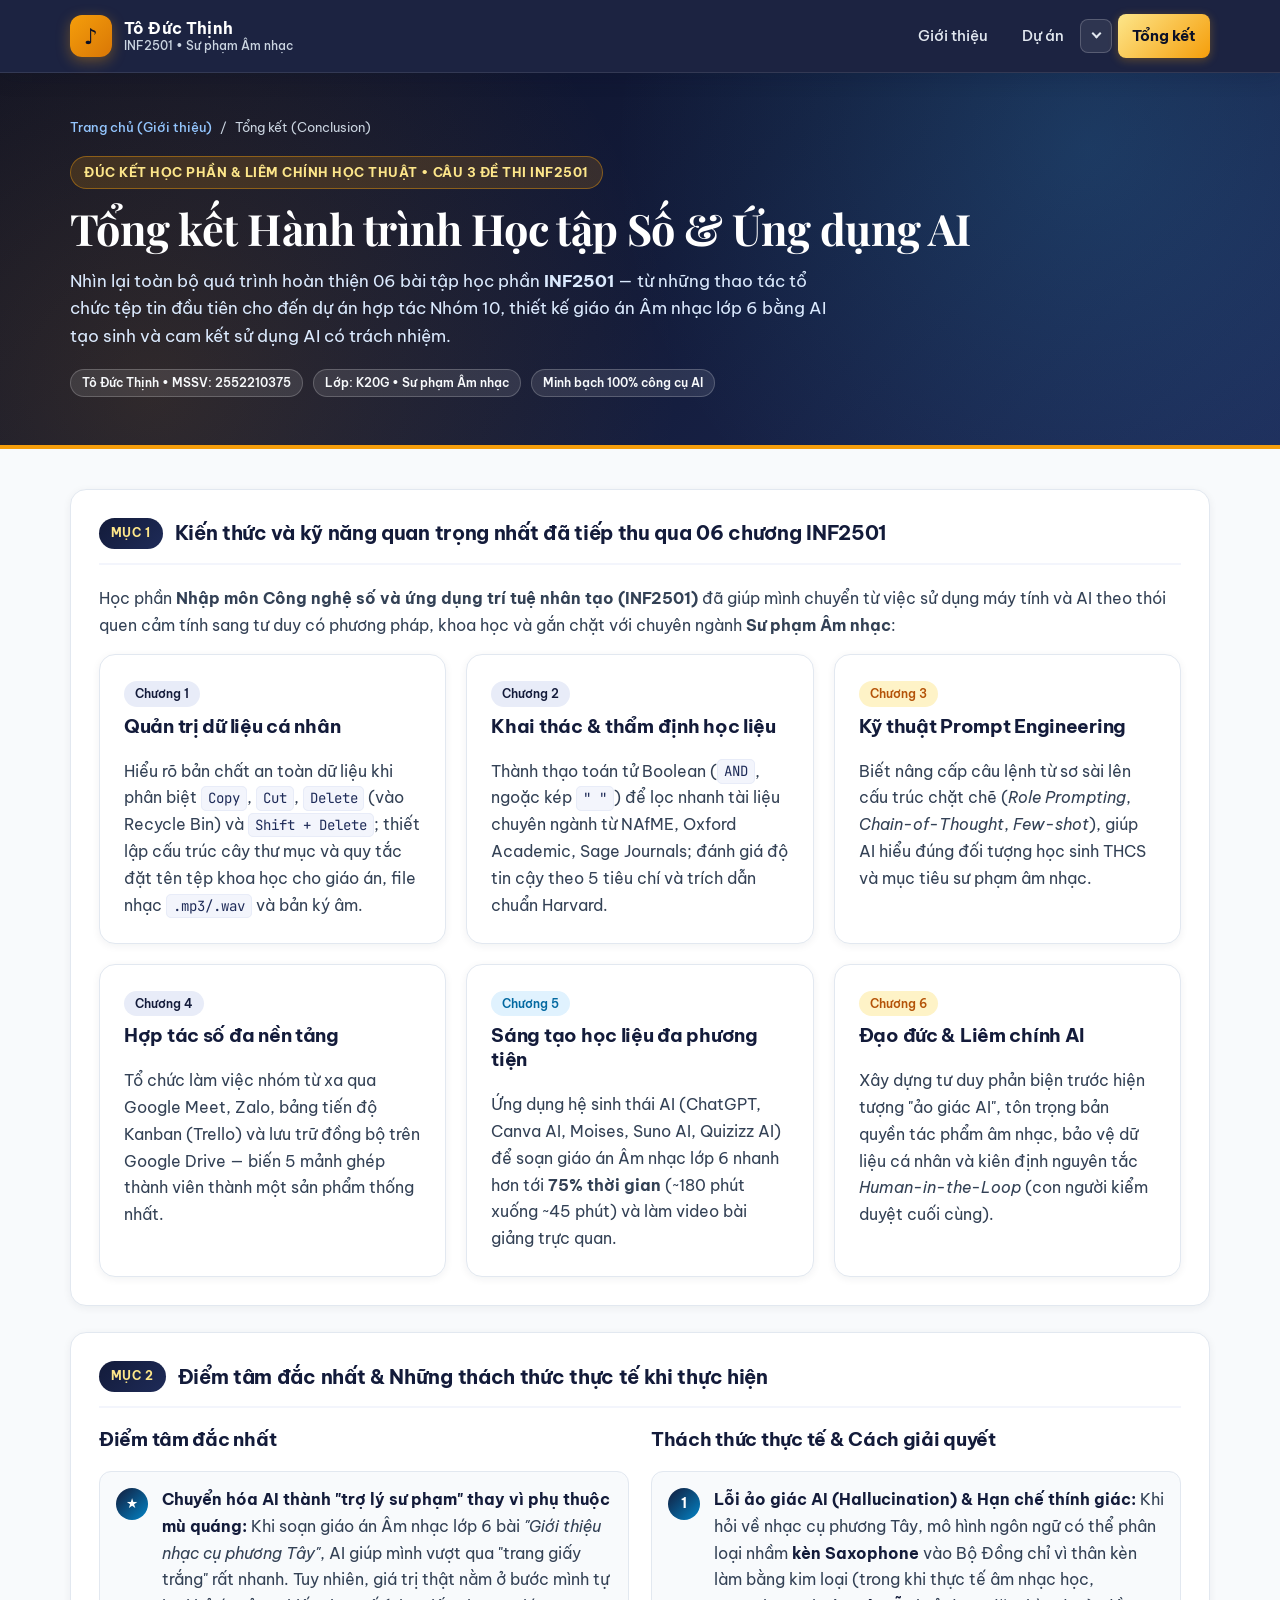
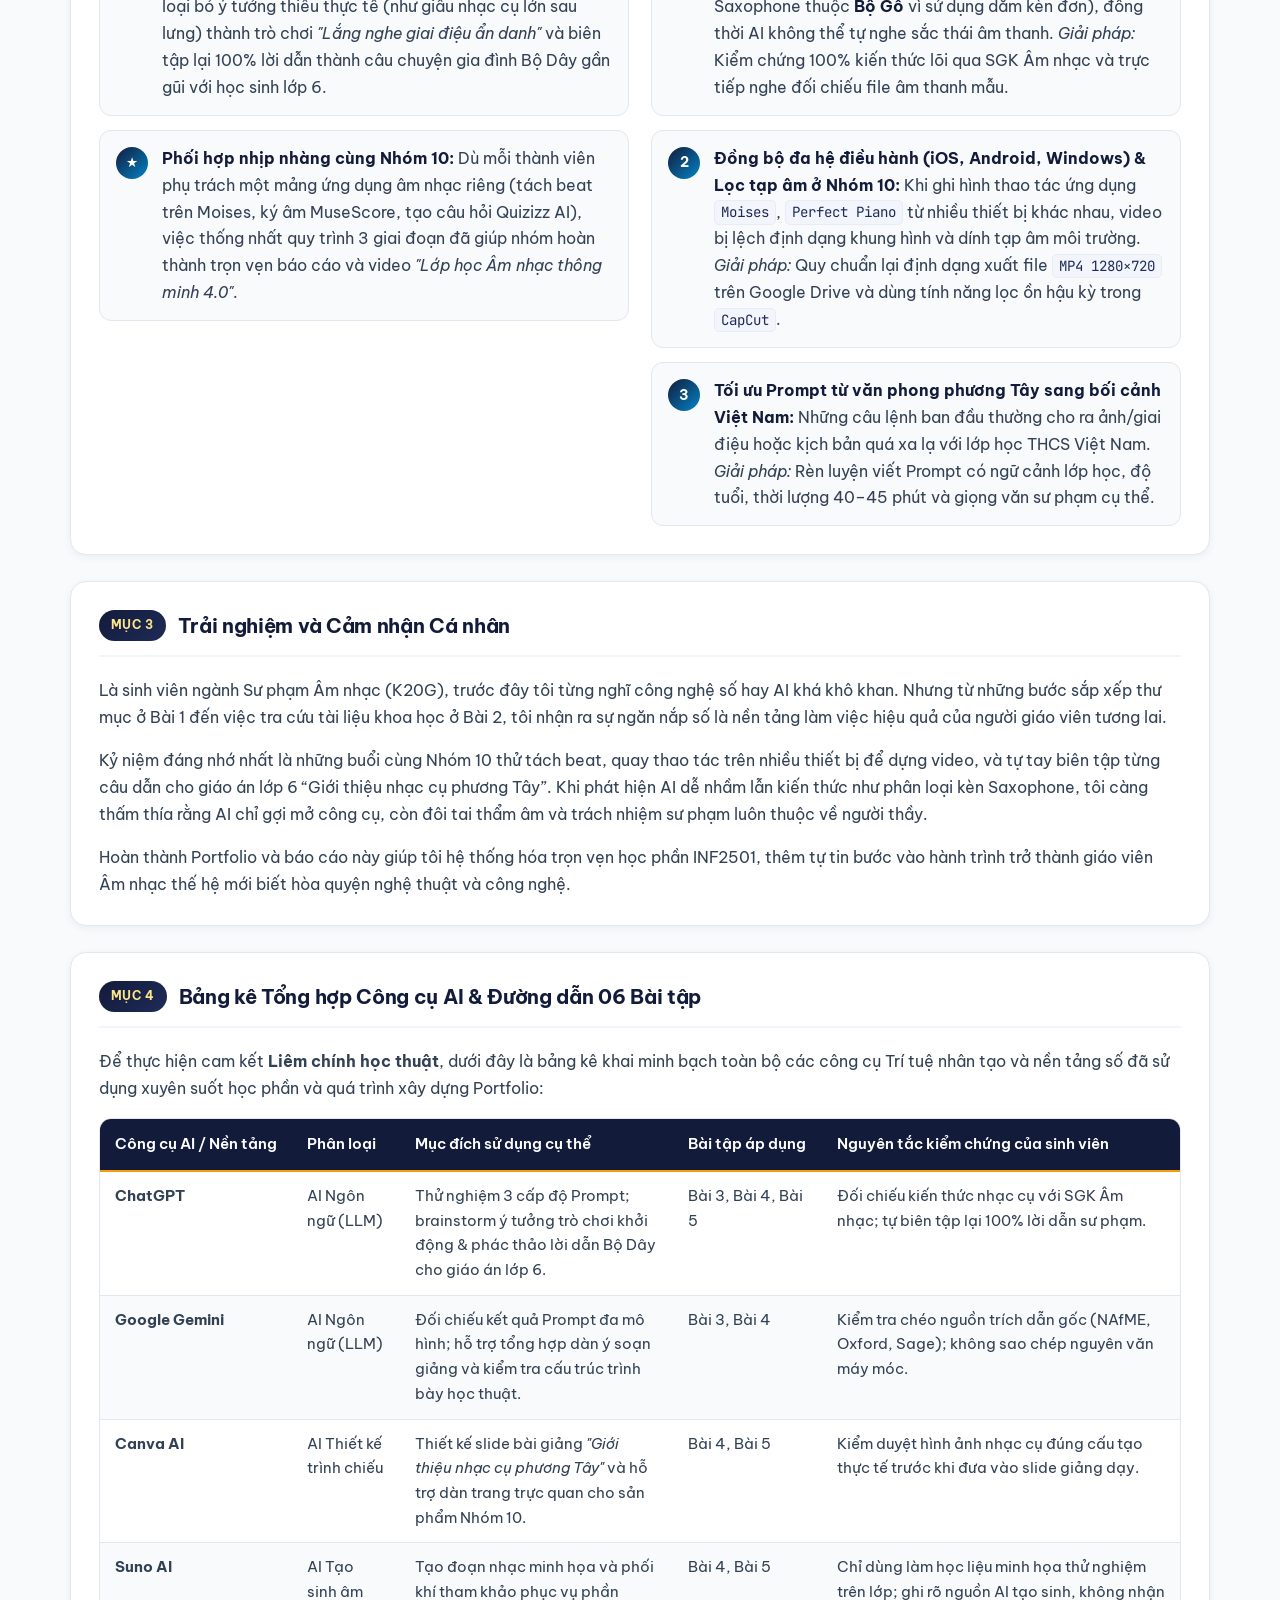
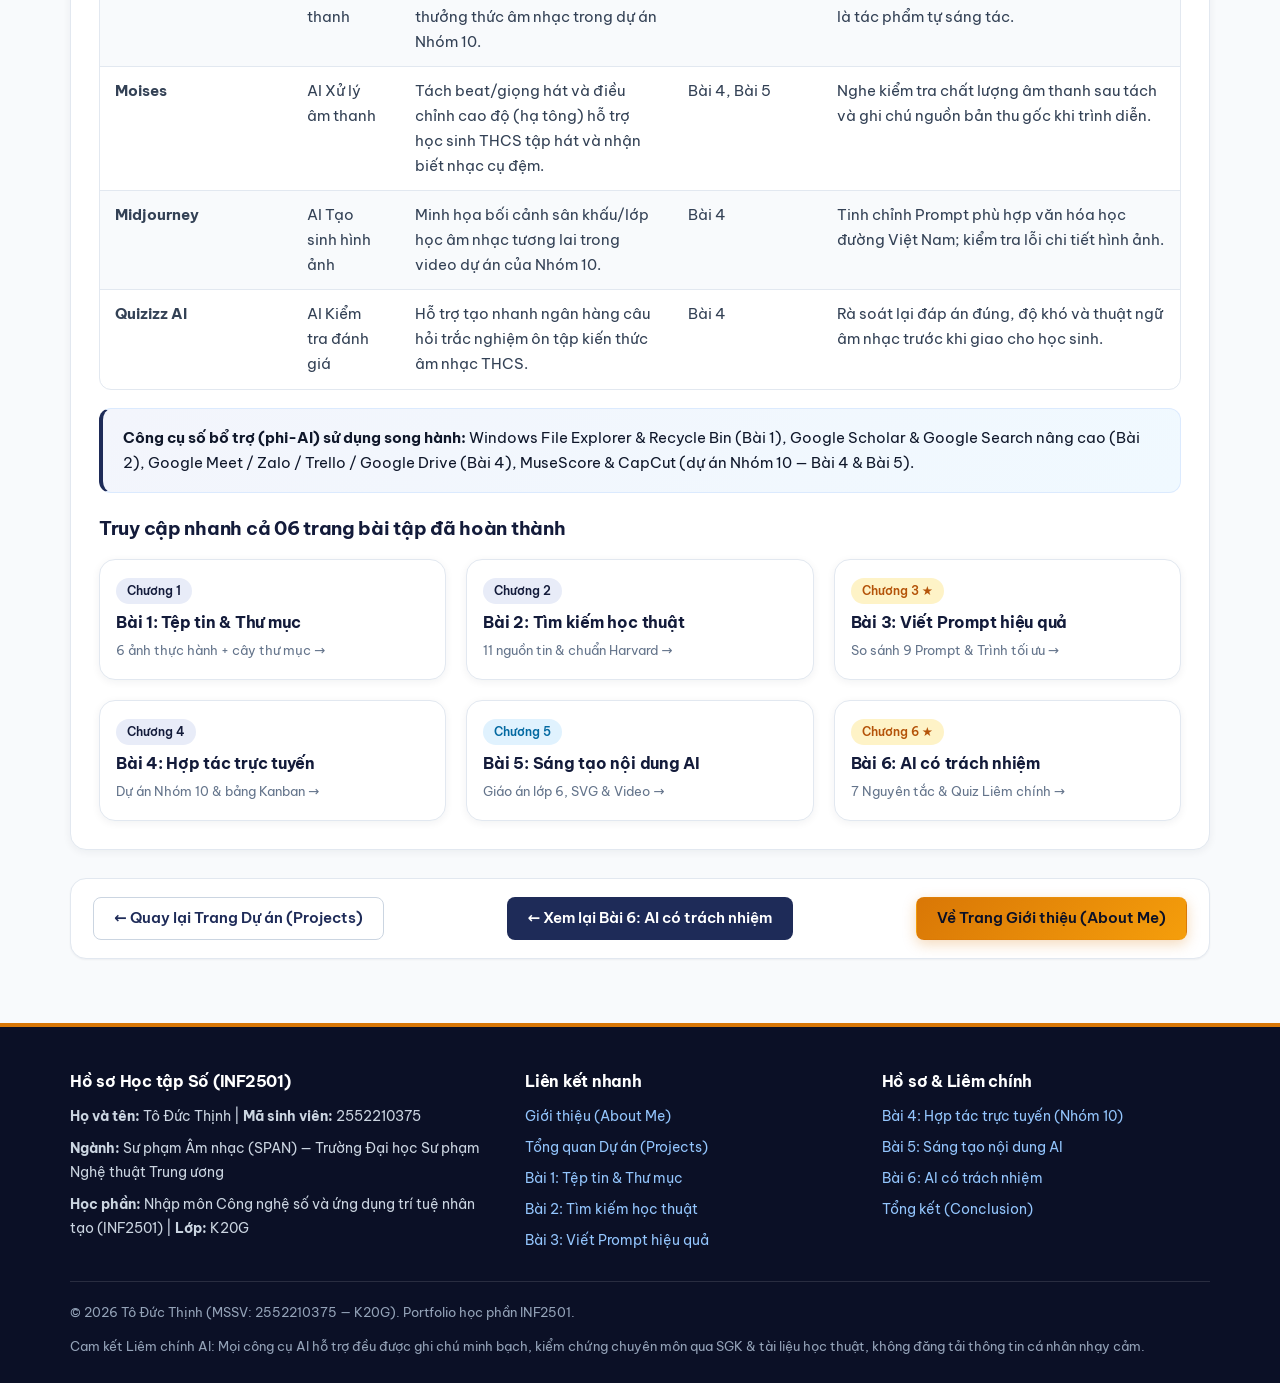
==== commit 3b7695d9: "Finalize personal reflection in conclusion.html" ====
--- a/conclusion.html
+++ b/conclusion.html
@@ -164,29 +164,22 @@
           </div>
         </article>
 
-        <!-- Mục 3: Khung trải nghiệm và cảm nhận cá nhân (Có nhãn tự chỉnh sửa) -->
+        <!-- Mục 3: Trải nghiệm và cảm nhận cá nhân -->
         <article class="part-card">
           <div class="part-header">
             <span class="part-badge">Mục 3</span>
             <h2 class="part-title">Trải nghiệm và Cảm nhận Cá nhân</h2>
           </div>
 
-          <div class="editable-notice">
-            <span class="editable-tag">[SINH VIÊN TỰ CHỈNH SỬA CẢM NHẬN CÁ NHÂN TẠI ĐÂY]</span>
-            <p>
-              <em>Ghi chú nhắc nhở: Đoạn văn dưới đây là bản nháp gợi ý dựa trên quá trình thực hành thật của bạn trong học phần INF2501. Trước khi nộp bài chính thức, Tô Đức Thịnh hãy đọc lại và điều chỉnh chi tiết, cảm xúc bằng chính giọng văn tự nhiên của bản thân để đảm bảo tính chân thực cao nhất theo yêu cầu Câu 3 của đề thi.</em>
-            </p>
-            <hr style="border: none; border-top: 1px dashed #d97706; margin: 14px 0;">
-            <p>
-              Là một sinh viên ngành <strong>Sư phạm Âm nhạc (K20G)</strong>, trước khi học môn <em>Nhập môn Công nghệ số và ứng dụng trí tuệ nhân tạo</em>, mình từng nghĩ công nghệ số hay AI là lĩnh vực khá khô khan và chỉ dành cho dân kỹ thuật. Thế nhưng, bắt đầu từ những bước thực hành tưởng chừng đơn giản nhất như sắp xếp lại thư mục trên ổ đĩa <code>D:\ThucHanh_ToDucThinh</code> ở Bài 1, rồi tự tay gõ từng toán tử tìm kiếm tài liệu khoa học về giáo dục âm nhạc ở Bài 2, mình nhận ra sự ngăn nắp trong thế giới số chính là nền tảng để người giáo viên tương lai làm việc hiệu quả.
-            </p>
-            <p>
-              Kỷ niệm đáng nhớ nhất với mình là những buổi cùng các bạn trong <strong>Nhóm 10</strong> thử nghiệm tách beat trên Moises, dựng slide và quay thao tác trên nhiều chiếc điện thoại, máy tính khác nhau để kịp ghép thành video hoàn chỉnh, cũng như lúc tự mình ngồi tinh chỉnh từng dòng lời dẫn cho giáo án <em>"Giới thiệu nhạc cụ phương Tây"</em> lớp 6. Lần đầu tiên nhìn thấy AI gợi ý được kịch bản trò chơi chỉ trong vài chục giây, mình rất hào hứng; nhưng khi đọc kỹ và phát hiện những chỗ thiếu thực tế hay nguy cơ nhầm lẫn kiến thức như phân loại kèn Saxophone, mình mới thực sự thấm thía vai trò không thể thay thế của người thầy: AI chỉ gợi mở công cụ, còn trái tim cảm thụ âm nhạc, đôi tai thẩm âm và trách nhiệm sư phạm trước học sinh luôn phải thuộc về con người.
-            </p>
-            <p style="margin-bottom: 0;">
-              Hoàn thành Website Portfolio này không chỉ giúp mình hệ thống hóa toàn bộ bài tập INF2501 mà còn cho mình sự tự tin vững vàng hơn trên con đường trở thành một giáo viên Âm nhạc thế hệ mới — biết hòa quyện giữa nghệ thuật truyền thống và sức mạnh sáng tạo của công nghệ số.
-            </p>
-          </div>
+          <p>
+            Là sinh viên ngành Sư phạm Âm nhạc (K20G), trước đây tôi từng nghĩ công nghệ số hay AI khá khô khan. Nhưng từ những bước sắp xếp thư mục ở Bài 1 đến việc tra cứu tài liệu khoa học ở Bài 2, tôi nhận ra sự ngăn nắp số là nền tảng làm việc hiệu quả của người giáo viên tương lai.
+          </p>
+          <p>
+            Kỷ niệm đáng nhớ nhất là những buổi cùng Nhóm 10 thử tách beat, quay thao tác trên nhiều thiết bị để dựng video, và tự tay biên tập từng câu dẫn cho giáo án lớp 6 “Giới thiệu nhạc cụ phương Tây”. Khi phát hiện AI dễ nhầm lẫn kiến thức như phân loại kèn Saxophone, tôi càng thấm thía rằng AI chỉ gợi mở công cụ, còn đôi tai thẩm âm và trách nhiệm sư phạm luôn thuộc về người thầy.
+          </p>
+          <p style="margin-bottom: 0;">
+            Hoàn thành Portfolio và báo cáo này giúp tôi hệ thống hóa trọn vẹn học phần INF2501, thêm tự tin bước vào hành trình trở thành giáo viên Âm nhạc thế hệ mới biết hòa quyện nghệ thuật và công nghệ.
+          </p>
         </article>
 
         <!-- Mục 4: Bảng kê tổng hợp công cụ AI & Liên kết nhanh 06 bài tập -->
